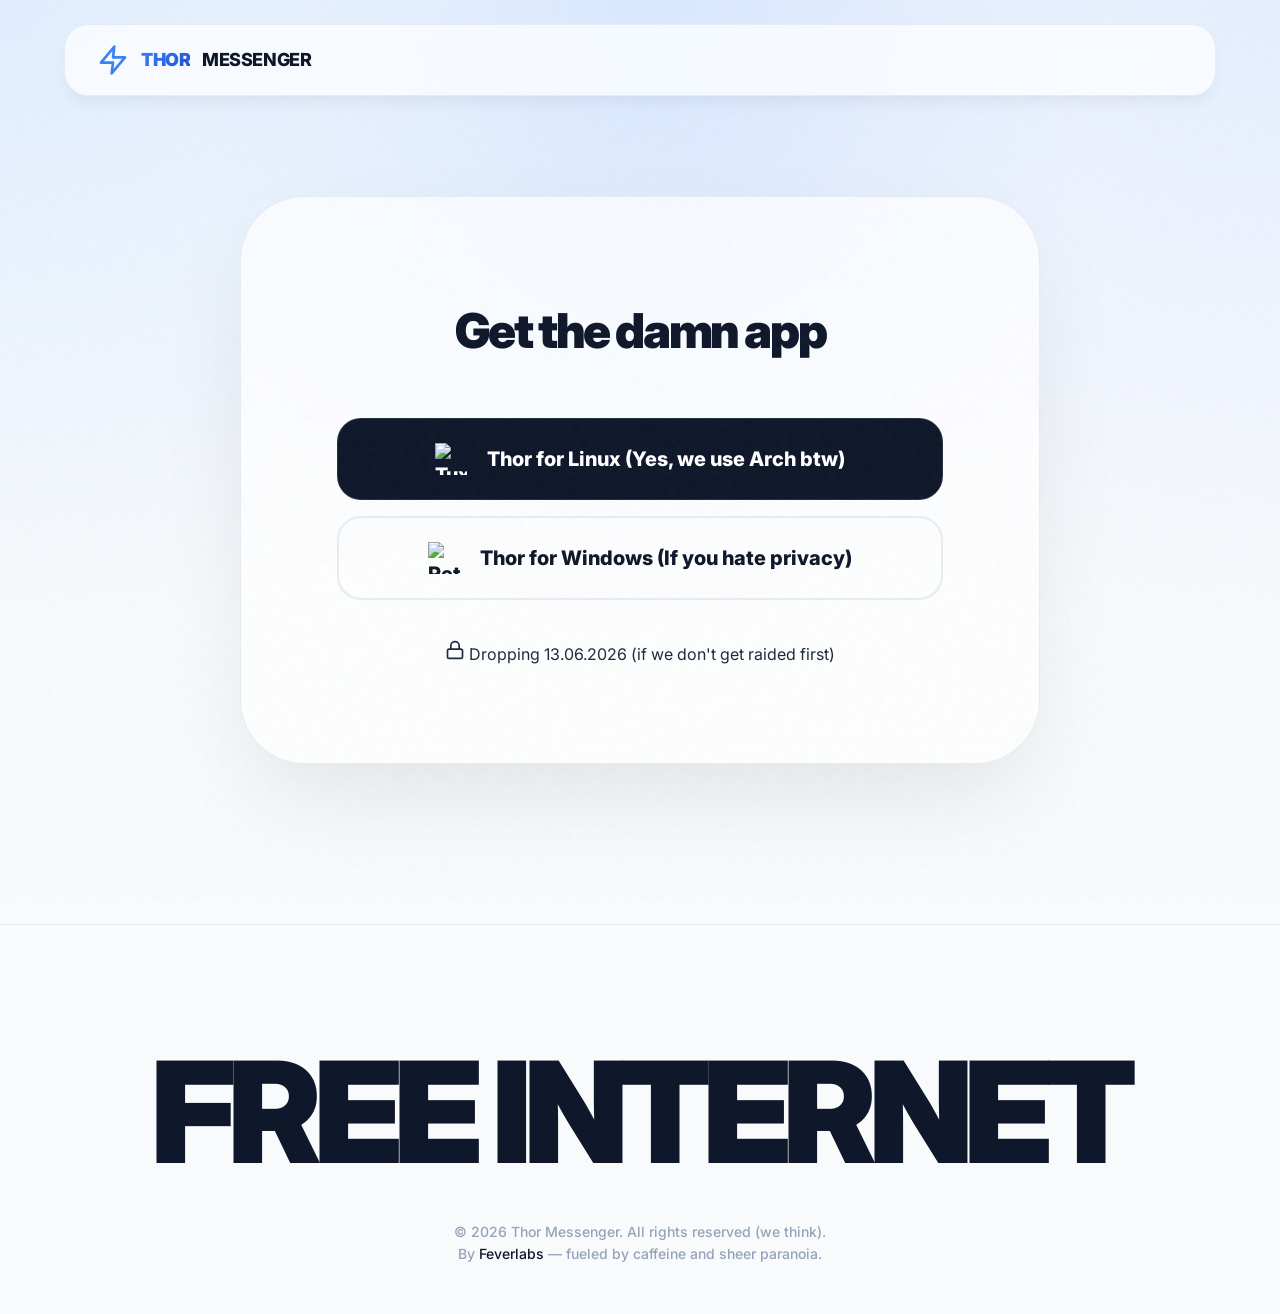
==== download.html @ e73e8ce1 "Add files via upload" ====
<!DOCTYPE html>
<html lang="ru">

<head>
    <meta charset="UTF-8">
    <meta name="viewport" content="width=device-width, initial-scale=1.0">
    <title>Download Thor Messenger (if you dare)</title>
    <link rel="stylesheet" href="landing.css">
    <link rel="preconnect" href="https://fonts.googleapis.com">
    <link rel="preconnect" href="https://fonts.gstatic.com" crossorigin>
    <link href="https://fonts.googleapis.com/css2?family=Inter:wght@400;600;800&display=swap" rel="stylesheet">
</head>

<body>
    <div class="container">
        <header>
            <a href="index.html" class="logo" style="text-decoration: none;">
                <svg width="32" height="32" viewBox="0 0 24 24" fill="none" xmlns="http://www.w3.org/2000/svg">
                    <path d="M13 2L3 14H12L11 22L21 10H12L13 2Z" stroke="#3b82f6" stroke-width="2"
                        stroke-linecap="round" stroke-linejoin="round" />
                </svg>
                <span>THOR</span> MESSENGER
            </a>
        </header>

        <main class="download-section">
            <div class="download-card">
                <h2>Get the damn app</h2>
                <div class="download-buttons">
                    <a href="#" class="download-btn"
                        onclick="event.preventDefault(); alert('Hold your horses! The app isn\'t ready yet. We\'re still compiling the NSA backdoors... Just kidding. Check back on June 13th!');">
                        <img src="https://upload.wikimedia.org/wikipedia/commons/3/35/Tux.svg" alt="Tux Logo"
                            style="width: 32px; height: 32px; pointer-events: none;" />
                        Thor for Linux (Yes, we use Arch btw)
                    </a>

                    <a href="#" class="download-btn btn-windows"
                        onclick="event.preventDefault(); alert('Error 418: I\'m a teapot! But seriously, if you care about privacy, please consider switching from Windows. We\'ll release the .exe on June 13th anyway.');">
                        <img src="https://upload.wikimedia.org/wikipedia/commons/thumb/6/6d/Windows_Logo_%281992-2001%29.svg/960px-Windows_Logo_%281992-2001%29.svg.png?_=20230223104036"
                            alt="Retro Windows Logo" style="width: 32px; height: 32px; pointer-events: none;" />
                        Thor for Windows (If you hate privacy)
                    </a>
                </div>

                <div class="release-date">
                    <svg width="20" height="20" viewBox="0 0 24 24" fill="none" xmlns="http://www.w3.org/2000/svg">
                        <rect x="3" y="11" width="18" height="11" rx="2" ry="2" stroke="currentColor" stroke-width="2"
                            stroke-linecap="round" stroke-linejoin="round" />
                        <path d="M7 11V7C7 4.23858 9.23858 2 12 2C14.7614 2 17 4.23858 17 7V11" stroke="currentColor"
                            stroke-width="2" stroke-linecap="round" stroke-linejoin="round" />
                    </svg>
                    Dropping 13.06.2026 (if we don't get raided first)
                </div>
            </div>
        </main>
    </div>

    <footer>
        <div class="footer-content container">
            <h2 class="footer-title">FREE INTERNET</h2>
            <div class="footer-bottom">
                &copy; 2026 Thor Messenger. All rights reserved (we think). <br>
                By <span style="color: var(--primary-color);">Feverlabs</span> &mdash; fueled by caffeine and sheer
                paranoia.
            </div>
        </div>
    </footer>

    <script>

        console.log("%c FBI Open Up!", "font-size: 30px; font-weight: bold; color: red; text-shadow: 2px 2px 0 #000;");
        console.log("%c Just kidding. Looking for backdoors? You won't find them here YEAH CUZ ITS JUST HTML LANDING LOL. im too lazy to use react ngl", "font-size: 14px; color: #3b82f6;");

        // why do u even need here bro
        const konamiCode = ['ArrowUp', 'ArrowUp', 'ArrowDown', 'ArrowDown', 'ArrowLeft', 'ArrowRight', 'ArrowLeft', 'ArrowRight', 'b', 'a'];
        let konamiPosition = 0;
        document.addEventListener('keydown', (e) => {
            if (e.key === konamiCode[konamiPosition]) {
                konamiPosition++;
                if (konamiPosition === konamiCode.length) {
                    alert('God Mode Activated! ⚡\\nActually no, you are just secure. Now go touch some grass.');
                    konamiPosition = 0;
                }
            } else {
                konamiPosition = 0;
            }
        });
    </script>
</body>

</html>
---- landing.css ----
:root {
    --primary-color: #0f172a;
    --accent-color: #3b82f6;
    --text-color: #1e293b;
    --bg-color: #f8fafc;
    --secondary-bg: rgba(255, 255, 255, 0.4);
    --border-color: rgba(226, 232, 240, 0.8);
    --glass-bg: rgba(255, 255, 255, 0.7);
    --glow-color: rgba(59, 130, 246, 0.2);
}

* {
    padding: 0;
    margin: 0;
    box-sizing: border-box;
    font-family: 'Inter', -apple-system, BlinkMacSystemFont, "Segoe UI", Roboto, sans-serif;
}

body {
    background-color: var(--bg-color);
    background-image:
        radial-gradient(at 0% 0%, hsla(214, 100%, 94%, 1) 0, transparent 50%),
        radial-gradient(at 50% 0%, hsla(217, 100%, 92%, 1) 0, transparent 50%),
        radial-gradient(at 100% 0%, hsla(220, 100%, 95%, 1) 0, transparent 50%);
    background-attachment: fixed;
    color: var(--text-color);
    line-height: 1.6;
    overflow-x: hidden;
    display: flex;
    flex-direction: column;
    min-height: 100vh;
}

body::before {
    content: "";
    position: fixed;
    top: 0;
    left: 0;
    width: 100%;
    height: 100%;
    background-image: url("data:image/svg+xml,%3Csvg viewBox='0 0 200 200' xmlns='http://www.w3.org/2000/svg'%3E%3Cfilter id='noiseFilter'%3E%3CfeTurbulence type='fractalNoise' baseFrequency='0.65' numOctaves='3' stitchTiles='stitch'/%3E%3C/filter%3E%3Crect width='100%25' height='100%25' filter='url(%23noiseFilter)'/%3E%3C/svg%3E");
    opacity: 0.03;
    pointer-events: none;
    z-index: 100;
}

.container {
    width: 100%;
    padding: 0 4rem;
    display: flex;
    flex-direction: column;
    flex: 1;
}

header {
    position: fixed;
    top: 1.5rem;
    left: 4rem;
    right: 4rem;
    z-index: 1000;
    height: 72px;
    display: flex;
    align-items: center;
    justify-content: space-between;
    padding: 0 2rem;
    background: var(--glass-bg);
    backdrop-filter: blur(16px);
    -webkit-backdrop-filter: blur(16px);
    border: 1px solid var(--border-color);
    border-radius: 1.5rem;
    margin-bottom: 4rem;
    box-shadow: 0 10px 15px -3px rgba(0, 0, 0, 0.05), 0 4px 6px -2px rgba(0, 0, 0, 0.02);
    transition: all 0.3s ease;
}

.logo {
    font-size: 1.125rem;
    font-weight: 800;
    letter-spacing: -0.025em;
    color: var(--primary-color);
    display: flex;
    align-items: center;
    gap: 0.75rem;
}

.logo span {
    background: linear-gradient(135deg, #3b82f6, #1d4ed8);
    -webkit-background-clip: text;
    background-clip: text;
    -webkit-text-fill-color: transparent;
    font-weight: 900;
}

.hero {
    flex: 1;
    display: flex;
    flex-direction: column;
    align-items: center;
    justify-content: center;
    text-align: center;
    padding: 18rem 0;
}

.hero-content {
    max-width: 900px;
}

.hero-content h1 {
    font-size: 5rem;
    font-weight: 900;
    line-height: 1;
    letter-spacing: -0.05em;
    margin-bottom: 2rem;
    color: var(--primary-color);
}

.hero-content h1 span {
    background: linear-gradient(to right, #3b82f6, #2563eb);
    -webkit-background-clip: text;
    background-clip: text;
    -webkit-text-fill-color: transparent;
}

.hero-content p {
    font-size: 1.5rem;
    font-weight: 500;
    color: #64748b;
    margin: 0 auto 3.5rem;
    max-width: 700px;
    letter-spacing: -0.01em;
}

.cta-button {
    display: inline-flex;
    align-items: center;
    background: var(--primary-color);
    color: white;
    padding: 1.25rem 3rem;
    border-radius: 1.25rem;
    text-decoration: none;
    font-weight: 700;
    font-size: 1.125rem;
    transition: all 0.4s cubic-bezier(0.175, 0.885, 0.32, 1.275);
    border: 1px solid rgba(255, 255, 255, 0.1);
}

.cta-button:hover {
    transform: translateY(-4px) scale(1.02);
    box-shadow: 0 20px 25px -5px var(--glow-color);
    background: #000;
}

.cta-button:hover {
    transform: translateY(-2px);
    box-shadow: 0 10px 15px -3px rgba(0, 0, 0, 0.1);
}

.features {
    padding: 10rem 0;
    background-color: var(--secondary-bg);
    backdrop-filter: blur(10px);
}

.section-title {
    text-align: center;
    margin-bottom: 6rem;
}

.section-title h2 {
    font-size: 3rem;
    font-weight: 900;
    letter-spacing: -0.04em;
    color: var(--primary-color);
    margin-bottom: 1rem;
}

.feature-grid {
    display: grid;
    grid-template-columns: repeat(auto-fit, minmax(320px, 1fr));
    gap: 3rem;
}

.feature-card {
    background: rgba(255, 255, 255, 0.6);
    padding: 4rem 3rem;
    border-radius: 2.5rem;
    border: 1px solid var(--border-color);
    transition: all 0.5s cubic-bezier(0.23, 1, 0.32, 1);
    backdrop-filter: blur(8px);
    position: relative;
    overflow: hidden;
}

.feature-card:hover {
    transform: translateY(-12px);
    background: #fff;
    box-shadow: 0 30px 60px -12px rgba(0, 0, 0, 0.1);
    border-color: #3b82f6;
}

.feature-card h3 {
    font-size: 1.75rem;
    font-weight: 800;
    letter-spacing: -0.03em;
    margin-bottom: 1.25rem;
    color: var(--primary-color);
}

.feature-card p {
    font-size: 1.125rem;
    color: #64748b;
    font-weight: 500;
}

.download-section {
    flex: 1;
    display: flex;
    flex-direction: column;
    align-items: center;
    justify-content: center;
    padding: 6rem 0;
    margin-top: 100px;
}

.download-card {
    background: var(--glass-bg);
    padding: 6rem;
    border-radius: 4rem;
    border: 1px solid var(--border-color);
    box-shadow: 0 40px 100px -20px rgba(0, 0, 0, 0.1);
    text-align: center;
    max-width: 800px;
    width: 100%;
    backdrop-filter: blur(24px);
    transition: transform 0.4s ease, box-shadow 0.4s ease;
}

.download-card:hover {
    transform: translateY(-8px);
    box-shadow: 0 50px 120px -20px rgba(0, 0, 0, 0.15);
}

.download-card h2 {
    font-size: 3rem;
    font-weight: 900;
    letter-spacing: -0.05em;
    margin-bottom: 3rem;
    color: var(--primary-color);
}

.download-buttons {
    display: flex;
    flex-direction: column;
    gap: 1rem;
    margin-bottom: 2.5rem;
}

.download-btn {
    display: flex;
    align-items: center;
    justify-content: center;
    gap: 1.25rem;
    background: var(--primary-color);
    color: white;
    padding: 1.5rem 2rem;
    border-radius: 1.5rem;
    text-decoration: none;
    font-weight: 800;
    font-size: 1.25rem;
    transition: all 0.4s cubic-bezier(0.175, 0.885, 0.32, 1.275);
    width: 100%;
    border: 1px solid rgba(255, 255, 255, 0.1);
}

.download-btn.btn-windows {
    background: transparent;
    color: var(--primary-color);
    border: 2px solid var(--border-color);
}

.download-btn.btn-windows:hover {
    background: rgba(0, 0, 0, 0.02);
    box-shadow: 0 20px 30px -10px rgba(0, 0, 0, 0.05);
}

.download-btn:hover {
    transform: translateY(-4px) scale(1.02);
    box-shadow: 0 30px 40px -10px var(--glow-color);
}

.blob {
    position: fixed;
    top: -100px;
    left: -100px;
    width: 600px;
    height: 600px;
    background: rgba(59, 130, 246, 0.1);
    filter: blur(80px);
    border-radius: 50%;
    z-index: -1;
    pointer-events: none;
    animation: pulse 10s infinite alternate;
}

@keyframes pulse {
    from {
        opacity: 0.5;
        transform: scale(1);
    }

    to {
        opacity: 0.8;
        transform: scale(1.1);
    }
}

@keyframes fadeIn {
    from {
        opacity: 0;
        transform: translateY(20px);
    }

    to {
        opacity: 1;
        transform: translateY(0);
    }
}

.hero-content {
    animation: fadeIn 1s ease-out;
}

.security-viz {
    padding: 10rem 0;
    overflow: hidden;
}

.viz-grid {
    display: grid;
    grid-template-columns: repeat(auto-fit, minmax(300px, 1fr));
    gap: 4rem;
    margin-top: 4rem;
}

.viz-item {
    background: var(--glass-bg);
    padding: 3rem;
    border-radius: 2.5rem;
    border: 1px solid var(--border-color);
    text-align: center;
    backdrop-filter: blur(12px);
    transition: all 0.4s ease;
}

.viz-item:hover {
    transform: translateY(-8px);
    border-color: var(--accent-color);
}

.viz-svg {
    width: 100%;
    height: 140px;
    margin-bottom: 2rem;
}

.viz-item h3 {
    font-size: 1.5rem;
    font-weight: 800;
    margin-bottom: 1rem;
    color: var(--primary-color);
}

.viz-item p {
    color: #64748b;
    font-size: 1rem;
}

.animate-stream {
    stroke-dasharray: 60 140;
    animation: stream-flow 2s linear infinite;
}

@keyframes stream-flow {
    0% {
        stroke-dashoffset: 200;
    }

    100% {
        stroke-dashoffset: 0;
    }
}

.animate-dissolve {
    transform-origin: center;
    animation: dissolve-data 3s ease-in-out infinite;
}

@keyframes dissolve-data {

    0%,
    15% {
        opacity: 1;
        transform: scale(1) translateY(0);
    }

    40%,
    80% {
        opacity: 0;
        transform: scale(0.95) translateY(-4px);
    }

    100% {
        opacity: 1;
        transform: scale(1) translateY(0);
    }
}

footer {
    padding: 8rem 0 3rem;
    border-top: 1px solid var(--border-color);
    margin-top: 4rem;
    overflow: hidden;
}

.footer-content {
    display: flex;
    flex-direction: column;
    align-items: center;
    justify-content: center;
    text-align: center;
}

.footer-title {
    font-size: clamp(3rem, 11vw, 12rem);
    font-weight: 900;
    letter-spacing: -0.06em;
    line-height: 0.85;
    color: var(--primary-color);
    margin-bottom: 3rem;
    white-space: nowrap;
    position: relative;
    cursor: help;
    transition: color 0.3s ease, text-shadow 0.3s ease;
}

.footer-title:hover {
    color: transparent;
    text-shadow: none;
}

.footer-title::after {
    content: "OR DON'T, WE DON'T CARE";
    position: absolute;
    left: 50%;
    top: 50%;
    transform: translate(-50%, -50%);
    color: var(--primary-color);
    opacity: 0;
    transition: opacity 0.4s cubic-bezier(0.175, 0.885, 0.32, 1.275);
    pointer-events: none;
    font-size: clamp(2rem, 8vw, 8rem);
    width: 100%;
}

.footer-title:hover::after {
    opacity: 1;
}

.footer-bottom {
    color: #94a3b8;
    font-size: 0.875rem;
    font-weight: 500;
}

@media (max-width: 968px) {
    .hero {
        flex-direction: column;
        text-align: center;
        padding: 4rem 0;
    }

    .hero-content h1 {
        font-size: 4rem;
    }

    .hero-content p {
        margin: 0 auto 2.5rem;
    }

    .download-card {
        padding: 4rem 2rem;
    }
}

@media (max-width: 768px) {
    .container {
        padding: 0 1.5rem;
    }

    header {
        left: 1.5rem;
        right: 1.5rem;
    }

    .hero-content h1 {
        font-size: 3rem;
    }

    .section-title h2 {
        font-size: 2.5rem;
    }

    .feature-card {
        padding: 2rem;
    }

    .download-card {
        padding: 3rem 1.5rem;
        border-radius: 2rem;
    }

    .download-card h2 {
        font-size: 2.5rem;
        margin-bottom: 2rem;
    }

    .download-btn {
        padding: 1.25rem 1.5rem;
        font-size: 1.1rem;
    }

    footer {
        padding: 4rem 0 2rem;
        margin-top: 2rem;
    }

    .footer-title {
        font-size: clamp(2.5rem, 15vw, 6rem);
    }

    .footer-title::after {
        font-size: clamp(1.5rem, 8vw, 4rem);
    }
}

@media (max-width: 480px) {
    header {
        left: 1rem;
        right: 1rem;
        top: 1rem;
        padding: 0.5rem 1rem;
        height: 60px;
    }

    .hero {
        padding: 18rem 0 4rem;
    }

    .hero-content h1 {
        font-size: 2.5rem;
        margin-top: 2rem;
    }

    .hero-content p {
        font-size: 1rem;
    }

    .logo {
        gap: 0.5rem;
    }

    .download-btn {
        flex-direction: column;
        gap: 0.5rem;
        text-align: center;
        padding: 1rem;
        font-size: 1rem;
    }

    .footer-title {
        font-size: clamp(2rem, 11vw, 3.5rem);
    }

    .footer-title::after {
        font-size: clamp(1.2rem, 8vw, 2.5rem);
        white-space: normal;
    }
}
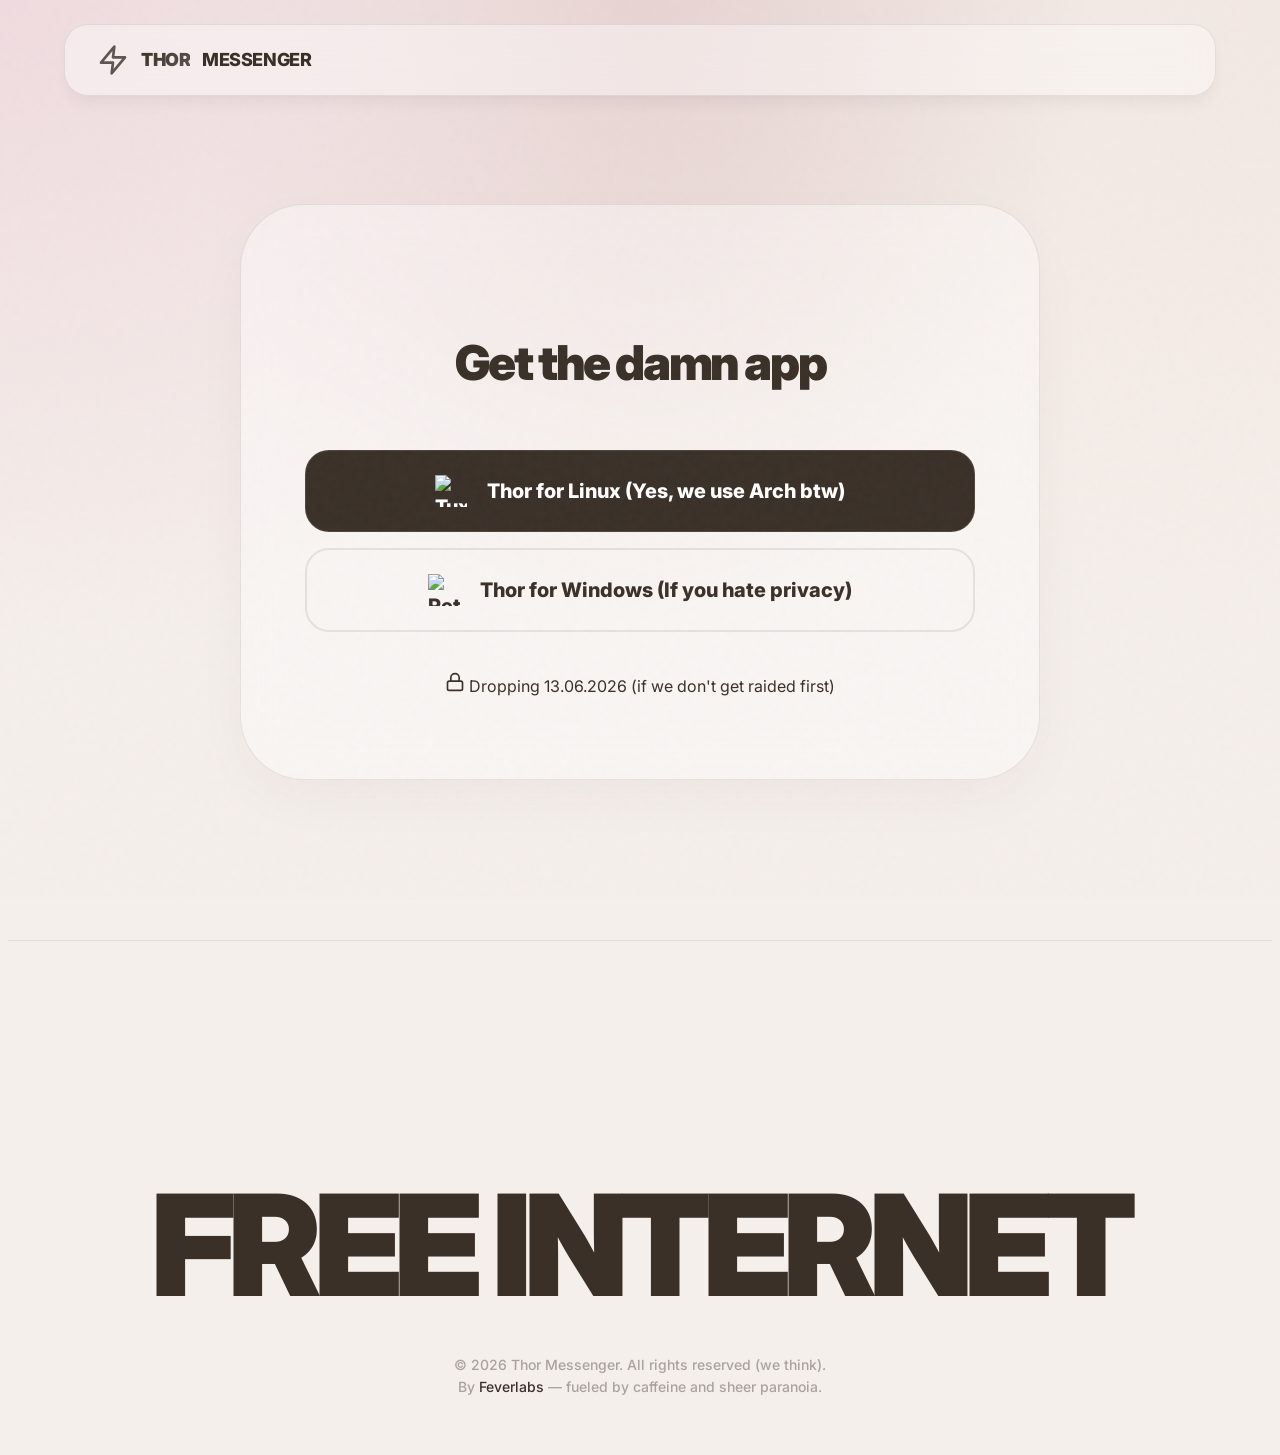
==== commit 448beb0a: "Add files via upload" ====
--- a/download.html
+++ b/download.html
@@ -16,7 +16,7 @@
         <header>
             <a href="index.html" class="logo" style="text-decoration: none;">
                 <svg width="32" height="32" viewBox="0 0 24 24" fill="none" xmlns="http://www.w3.org/2000/svg">
-                    <path d="M13 2L3 14H12L11 22L21 10H12L13 2Z" stroke="#3b82f6" stroke-width="2"
+                    <path d="M13 2L3 14H12L11 22L21 10H12L13 2Z" stroke="var(--accent-color)" stroke-width="2"
                         stroke-linecap="round" stroke-linejoin="round" />
                 </svg>
                 <span>THOR</span> MESSENGER
@@ -68,8 +68,8 @@
 
     <script>
 
-        console.log("%c FBI Open Up!", "font-size: 30px; font-weight: bold; color: red; text-shadow: 2px 2px 0 #000;");
-        console.log("%c Just kidding. Looking for backdoors? You won't find them here YEAH CUZ ITS JUST HTML LANDING LOL. im too lazy to use react ngl", "font-size: 14px; color: #3b82f6;");
+        console.log("%c FBI Open Up!", "font-size: 30px; font-weight: bold; color: var(--primary-color); text-shadow: 2px 2px 0 var(--border-color);");
+        console.log("%c Just kidding. Looking for backdoors? You won't find them here YEAH CUZ ITS JUST HTML LANDING LOL. im too lazy to use react ngl", "font-size: 14px; color: var(--primary-color);");
 
         // why do u even need here bro
         const konamiCode = ['ArrowUp', 'ArrowUp', 'ArrowDown', 'ArrowDown', 'ArrowLeft', 'ArrowRight', 'ArrowLeft', 'ArrowRight', 'b', 'a'];
--- a/landing.css
+++ b/landing.css
@@ -1,17 +1,18 @@
 :root {
-    --primary-color: #0f172a;
-    --accent-color: #3b82f6;
-    --text-color: #1e293b;
-    --bg-color: #f8fafc;
-    --secondary-bg: rgba(255, 255, 255, 0.4);
-    --border-color: rgba(226, 232, 240, 0.8);
-    --glass-bg: rgba(255, 255, 255, 0.7);
-    --glow-color: rgba(59, 130, 246, 0.2);
+    --primary-color: #3A3028; /* coffee-bean */
+    --accent-color: rgba(58, 48, 40, 0.8); /* coffee-bean variant */
+    --text-color: #3A3028;
+    --bg-color: #F5EFEB; /* almond */
+    --secondary-bg: rgba(245, 239, 235, 0.4);
+    --border-color: rgba(58, 48, 40, 0.1);
+    --glass-bg: rgba(255, 255, 255, 0.4);
+    --glass-border: rgba(255, 255, 255, 0.6);
+    --glow-color: rgba(58, 48, 40, 0.1);
+    --shadow-color: rgba(58, 48, 40, 0.05);
 }
 
 * {
     padding: 0;
-    margin: 0;
     box-sizing: border-box;
     font-family: 'Inter', -apple-system, BlinkMacSystemFont, "Segoe UI", Roboto, sans-serif;
 }
@@ -19,9 +20,9 @@
 body {
     background-color: var(--bg-color);
     background-image:
-        radial-gradient(at 0% 0%, hsla(214, 100%, 94%, 1) 0, transparent 50%),
-        radial-gradient(at 50% 0%, hsla(217, 100%, 92%, 1) 0, transparent 50%),
-        radial-gradient(at 100% 0%, hsla(220, 100%, 95%, 1) 0, transparent 50%);
+        radial-gradient(at 0% 0%, hsla(350, 40%, 90%, 1) 0, transparent 50%),
+        radial-gradient(at 50% 0%, hsla(10, 30%, 85%, 1) 0, transparent 50%),
+        radial-gradient(at 100% 0%, hsla(20, 40%, 92%, 1) 0, transparent 50%);
     background-attachment: fixed;
     color: var(--text-color);
     line-height: 1.6;
@@ -83,8 +84,30 @@
     gap: 0.75rem;
 }
 
+.nav-download-btn {
+    display: inline-flex;
+    align-items: center;
+    background: var(--primary-color);
+    color: var(--bg-color);
+    padding: 0.5rem 1rem;
+    border-radius: 2rem;
+    text-decoration: none;
+    font-weight: 800;
+    font-size: 0.75rem;
+    text-transform: uppercase;
+    letter-spacing: 0.1em;
+    transition: all 0.3s ease;
+    border: 1px solid rgba(255, 255, 255, 0.1);
+}
+
+.nav-download-btn:hover {
+    transform: translateY(-2px);
+    box-shadow: 0 5px 15px -3px var(--glow-color);
+    background: rgba(0, 0, 0, 0.9);
+}
+
 .logo span {
-    background: linear-gradient(135deg, #3b82f6, #1d4ed8);
+    background: linear-gradient(135deg, var(--primary-color), var(--accent-color));
     -webkit-background-clip: text;
     background-clip: text;
     -webkit-text-fill-color: transparent;
@@ -103,45 +126,104 @@
 
 .hero-content {
     max-width: 900px;
+    display: flex;
+    flex-direction: column;
+    align-items: center;
+}
+
+.badge {
+    display: inline-flex;
+    align-items: center;
+    background: var(--glass-bg);
+    border: 1px solid var(--border-color);
+    padding: 0.5rem 1.25rem;
+    border-radius: 2rem;
+    font-size: 0.65rem;
+    font-weight: 900;
+    text-transform: uppercase;
+    letter-spacing: 0.25em;
+    color: rgba(58, 48, 40, 0.6);
+    margin-bottom: 2.5rem;
+    box-shadow: 0 4px 6px -1px var(--shadow-color);
+}
+
+.pulse-dot {
+    width: 6px;
+    height: 6px;
+    background-color: var(--accent-color);
+    border-radius: 50%;
+    margin-right: 0.75rem;
+    animation: pulse 2s infinite;
+    box-shadow: 0 0 8px rgba(58, 48, 40, 0.4);
 }
 
 .hero-content h1 {
-    font-size: 5rem;
-    font-weight: 900;
-    line-height: 1;
+    font-size: 5.5rem;
+    font-weight: 900;
+    line-height: 1.1;
     letter-spacing: -0.05em;
     margin-bottom: 2rem;
     color: var(--primary-color);
 }
 
 .hero-content h1 span {
-    background: linear-gradient(to right, #3b82f6, #2563eb);
-    -webkit-background-clip: text;
-    background-clip: text;
-    -webkit-text-fill-color: transparent;
+    color: var(--primary-color);
+    opacity: 0.4;
+    font-weight: 900;
 }
 
 .hero-content p {
-    font-size: 1.5rem;
+    font-size: 1.25rem;
     font-weight: 500;
-    color: #64748b;
+    color: rgba(58, 48, 40, 0.6);
     margin: 0 auto 3.5rem;
-    max-width: 700px;
-    letter-spacing: -0.01em;
+    max-width: 650px;
+    line-height: 1.8;
+}
+
+.hero-actions {
+    display: flex;
+    gap: 1rem;
+    align-items: center;
+    justify-content: center;
 }
 
 .cta-button {
     display: inline-flex;
     align-items: center;
     background: var(--primary-color);
-    color: white;
+    color: var(--bg-color);
     padding: 1.25rem 3rem;
-    border-radius: 1.25rem;
+    border-radius: 2rem;
     text-decoration: none;
-    font-weight: 700;
-    font-size: 1.125rem;
+    font-weight: 900;
+    font-size: 0.875rem;
+    text-transform: uppercase;
+    letter-spacing: 0.15em;
     transition: all 0.4s cubic-bezier(0.175, 0.885, 0.32, 1.275);
     border: 1px solid rgba(255, 255, 255, 0.1);
+}
+
+.secondary-btn {
+    display: inline-flex;
+    align-items: center;
+    background: var(--glass-bg);
+    color: var(--primary-color);
+    padding: 1.25rem 3rem;
+    border-radius: 2rem;
+    text-decoration: none;
+    font-weight: 900;
+    font-size: 0.875rem;
+    text-transform: uppercase;
+    letter-spacing: 0.15em;
+    transition: all 0.4s cubic-bezier(0.175, 0.885, 0.32, 1.275);
+    border: 1px solid var(--border-color);
+}
+
+.secondary-btn:hover {
+    transform: translateY(-4px);
+    background: white;
+    box-shadow: 0 10px 25px -5px var(--glow-color);
 }
 
 .cta-button:hover {
@@ -181,35 +263,37 @@
 }
 
 .feature-card {
-    background: rgba(255, 255, 255, 0.6);
-    padding: 4rem 3rem;
-    border-radius: 2.5rem;
+    background: var(--glass-bg);
+    padding: 3.5rem 2.5rem;
+    border-radius: 3rem;
     border: 1px solid var(--border-color);
     transition: all 0.5s cubic-bezier(0.23, 1, 0.32, 1);
-    backdrop-filter: blur(8px);
+    backdrop-filter: blur(12px);
     position: relative;
     overflow: hidden;
+    box-shadow: 0 10px 30px -10px var(--shadow-color);
 }
 
 .feature-card:hover {
-    transform: translateY(-12px);
-    background: #fff;
-    box-shadow: 0 30px 60px -12px rgba(0, 0, 0, 0.1);
-    border-color: #3b82f6;
+    transform: translateY(-8px);
+    background: rgba(255, 255, 255, 0.8);
+    box-shadow: 0 20px 40px -12px var(--shadow-color);
+    border-color: rgba(255, 255, 255, 0.8);
 }
 
 .feature-card h3 {
-    font-size: 1.75rem;
-    font-weight: 800;
+    font-size: 1.5rem;
+    font-weight: 900;
     letter-spacing: -0.03em;
-    margin-bottom: 1.25rem;
+    margin-bottom: 1rem;
     color: var(--primary-color);
 }
 
 .feature-card p {
     font-size: 1.125rem;
-    color: #64748b;
+    color: rgba(58, 48, 40, 0.6);
     font-weight: 500;
+    line-height: 1.7;
 }
 
 .download-section {
@@ -224,10 +308,10 @@
 
 .download-card {
     background: var(--glass-bg);
-    padding: 6rem;
+    padding: 5rem 4rem;
     border-radius: 4rem;
     border: 1px solid var(--border-color);
-    box-shadow: 0 40px 100px -20px rgba(0, 0, 0, 0.1);
+    box-shadow: 0 20px 60px -10px var(--shadow-color);
     text-align: center;
     max-width: 800px;
     width: 100%;
@@ -237,7 +321,7 @@
 
 .download-card:hover {
     transform: translateY(-8px);
-    box-shadow: 0 50px 120px -20px rgba(0, 0, 0, 0.15);
+    box-shadow: 0 30px 80px -15px var(--shadow-color);
 }
 
 .download-card h2 {
@@ -294,7 +378,7 @@
     left: -100px;
     width: 600px;
     height: 600px;
-    background: rgba(59, 130, 246, 0.1);
+    background: rgba(58, 48, 40, 0.05);
     filter: blur(80px);
     border-radius: 50%;
     z-index: -1;
@@ -344,17 +428,20 @@
 
 .viz-item {
     background: var(--glass-bg);
-    padding: 3rem;
-    border-radius: 2.5rem;
+    padding: 3.5rem 2.5rem;
+    border-radius: 3rem;
     border: 1px solid var(--border-color);
     text-align: center;
     backdrop-filter: blur(12px);
     transition: all 0.4s ease;
+    box-shadow: 0 10px 30px -10px var(--shadow-color);
 }
 
 .viz-item:hover {
     transform: translateY(-8px);
-    border-color: var(--accent-color);
+    border-color: rgba(255, 255, 255, 0.8);
+    background: rgba(255, 255, 255, 0.8);
+    box-shadow: 0 20px 40px -12px var(--shadow-color);
 }
 
 .viz-svg {
@@ -365,14 +452,16 @@
 
 .viz-item h3 {
     font-size: 1.5rem;
-    font-weight: 800;
+    font-weight: 900;
     margin-bottom: 1rem;
     color: var(--primary-color);
 }
 
 .viz-item p {
-    color: #64748b;
+    color: rgba(58, 48, 40, 0.6);
     font-size: 1rem;
+    line-height: 1.7;
+    font-weight: 500;
 }
 
 .animate-stream {
@@ -467,7 +556,7 @@
 }
 
 .footer-bottom {
-    color: #94a3b8;
+    color: rgba(58, 48, 40, 0.4);
     font-size: 0.875rem;
     font-weight: 500;
 }
